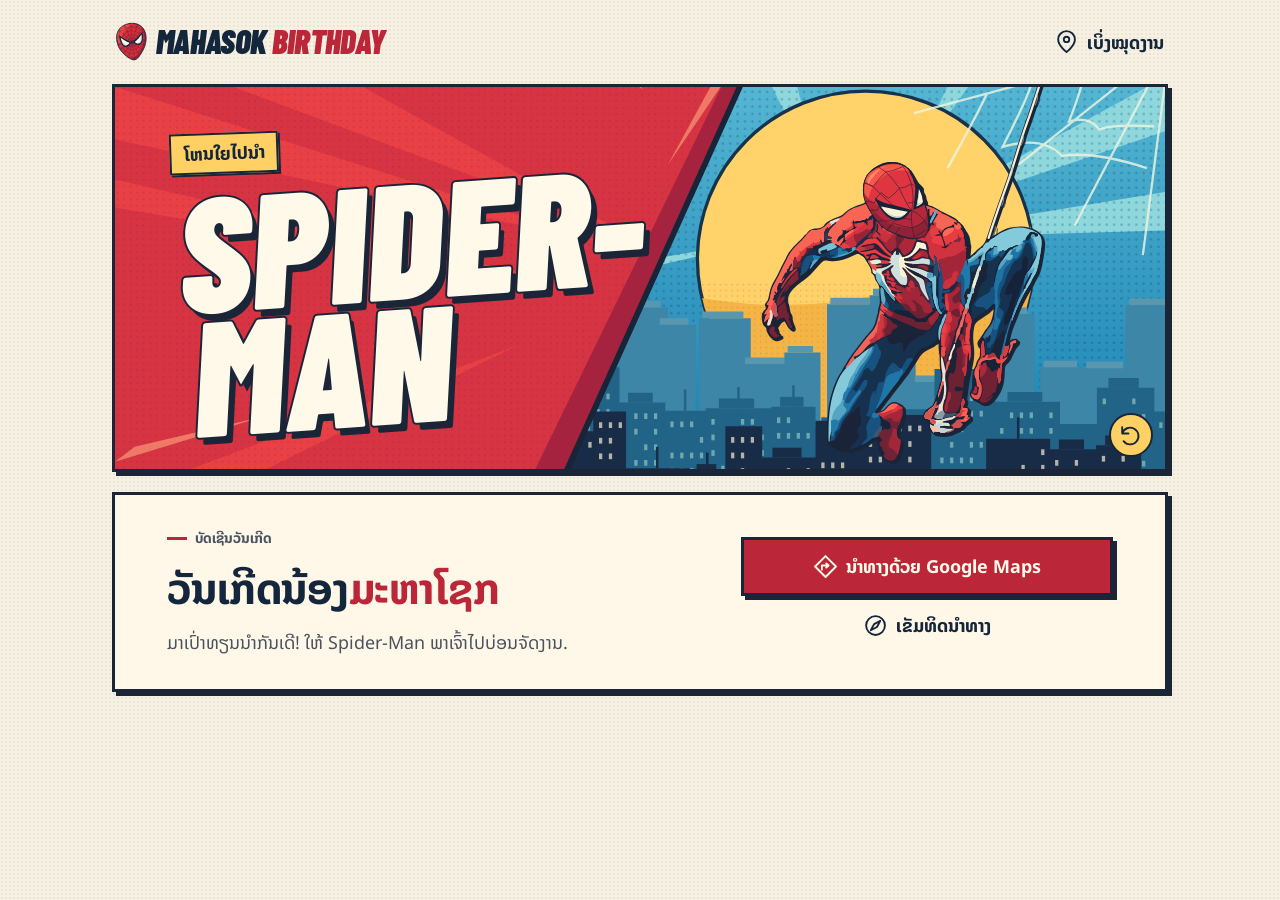
==== index.html @ 864ac866 "Add an optional Lao compass to guide birthday guests" ====
<!doctype html>
<html lang="lo">
<head>
  <meta charset="utf-8">
  <meta name="viewport" content="width=device-width,initial-scale=1">
  <meta name="theme-color" content="#13263b">
  <meta name="robots" content="noindex,nofollow,noarchive">
  <meta name="referrer" content="no-referrer">
  <meta name="description" content="ໃຫ້ Spider-Man ພາໄປງານວັນເກີດຂອງນ້ອງມະຫາໂຊກ.">
  <title>Spider-Man ພາໄປງານ · ວັນເກີດມະຫາໂຊກ</title>
  <link rel="icon" href="assets/mask.svg" type="image/svg+xml">
  <link rel="preload" href="assets/cover.ttf" as="font" type="font/ttf" crossorigin>
  <link rel="stylesheet" href="assets/phi.css">
  <link rel="stylesheet" href="assets/tokens.css">
  <link rel="stylesheet" href="style.css?v=guest-compass">
</head>
<body>
  <svg aria-hidden="true" class="symbols" xmlns="http://www.w3.org/2000/svg">
    <symbol id="pin" viewBox="0 0 24 24"><path d="M20 10c0 6-8 12-8 12S4 16 4 10a8 8 0 1 1 16 0Z"/><circle cx="12" cy="10" r="2.6"/></symbol>
    <symbol id="direction" viewBox="0 0 24 24"><path d="m12 2 10 10-10 10L2 12z"/><path d="M8.5 15v-4h6m-1.8-2L15 11l-2.3 2"/></symbol>
    <symbol id="compass-icon" viewBox="0 0 24 24"><circle cx="12" cy="12" r="9"/><path d="m16.5 7.5-3.1 5.9-5.9 3.1 3.1-5.9z"/></symbol>
    <symbol id="replay" viewBox="0 0 24 24"><path d="M4 10a8 8 0 1 1 1.3 7.4M4 4v6h6"/></symbol>
  </svg>
  <div class="shell">
    <header class="masthead">
      <div class="brand"><img src="assets/mask.svg" alt="" width="34" height="39"><span lang="en">MAHASOK <b>BIRTHDAY</b></span></div>
      <a class="map-link" href="https://maps.app.goo.gl/yUSR7DZM5DNzTeFH8"><svg aria-hidden="true"><use href="#pin"/></svg>ເບິ່ງໝຸດງານ</a>
    </header>
    <main>
      <div class="cover" role="group" aria-label="Spider-Man ໂຫນໃຍຂ້າມເມືອງມາຮັບແຂກ">
        <div class="lettering">
          <p class="kicker">ໂຫນໃຍໄປນຳ</p>
          <div class="cover-title" lang="en" aria-label="Spider-Man"><span aria-hidden="true">SPIDER-</span><span aria-hidden="true">MAN</span></div>
        </div>
        <img class="hero" src="assets/spider-man-comic-swing.svg" width="660" height="809" alt="">
        <button type="button" id="replay-button" class="replay" aria-label="ເບິ່ງ Spider-Man ໂຫນໃຍອີກຄັ້ງ" title="ເບິ່ງອີກຄັ້ງ" hidden><svg aria-hidden="true"><use href="#replay"/></svg></button>
      </div>
      <section class="invitation" aria-labelledby="event-title">
        <div class="copy">
          <p class="greeting"><span aria-hidden="true"></span>ບັດເຊີນວັນເກີດ</p>
          <h1 id="event-title">ວັນເກີດນ້ອງ<span>ມະຫາໂຊກ</span></h1>
          <p class="message">ມາເປົ່າທຽນນຳກັນເດີ! ໃຫ້ Spider-Man ພາເຈົ້າໄປບ່ອນຈັດງານ.</p>
        </div>
        <div class="actions">
          <a id="directions" class="primary" href="https://www.google.com/maps/dir/?api=1&amp;destination=17.9152293%2C102.637614&amp;dir_action=navigate"><svg aria-hidden="true"><use href="#direction"/></svg>ນຳທາງດ້ວຍ Google Maps</a>
          <button type="button" id="nearby" class="secondary" aria-expanded="false" aria-controls="compass-panel" hidden><svg aria-hidden="true"><use href="#compass-icon"/></svg><span>ເຂັມທິດນຳທາງ</span></button>
        </div>
        <section id="compass-panel" class="compass-panel" aria-labelledby="compass-title" hidden>
          <h2 id="compass-title">ເຂັມທິດໄປງານ</h2>
          <p id="location-status" class="status" role="status"></p>
          <div id="compass-reading" class="compass-reading" hidden>
            <svg class="dial" viewBox="-80 -80 160 160" aria-hidden="true" focusable="false">
              <circle class="dial-face" r="77"/>
              <circle class="dial-ticks" r="69" pathLength="120" stroke-dasharray="1 4"/>
              <g id="cardinals">
                <path class="dial-lines" d="M-33-33 33 33M33-33-33 33M0-45V45M-45 0H45"/>
                <g class="dial-letters" text-anchor="middle" dominant-baseline="central">
                  <text x="0" y="-55">N</text><text x="55" y="0">E</text><text x="0" y="55">S</text><text x="-55" y="0">W</text>
                </g>
              </g>
              <g id="needle">
                <path class="needle-tail" d="M0 38-8 0 0-6 8 0Z"/>
                <path class="needle-tip" d="M0-50 11 3 0-3-11 3Z"/>
                <circle class="dial-hub" r="4"/>
              </g>
            </svg>
            <div class="compass-values">
              <div role="status" aria-atomic="true">
                <p id="bearing"></p>
                <p id="distance"></p>
              </div>
              <p id="compass-mode"></p>
              <button id="enable-heading" type="button" class="secondary" hidden>ໃຫ້ເຂັມໝຸນຕາມມືຖື</button>
            </div>
          </div>
        </section>
      </section>
    </main>
  </div>
  <script src="app.js?v=guest-compass" defer></script>
</body>
</html>
---- assets/phi.css ----
/* ============================================================
   Phi (φ) — Natural-Geometry Design System  v2
   ทุกค่ามาจากกติกาเดียว: อัตราส่วนทองคำ φ = 1.618 และฟีโบนัชชี
   ออกแบบให้ "สวยตามธรรมชาติ" + "เหมาะกับทุกคน" (accessible)

   v2: 8 color families × 10 shades, 2-layer tokens (global + alias),
       fluid typography with clamp(), expanded component support
   ============================================================ */

:root {
  /* ================================================================
     LAYER 1 — GLOBAL TOKENS (ค่าดิบ ไม่ขึ้นกับบริบท)
     ================================================================ */

  --phi: 1.618;

  /* --- Fluid type scale: base 16px, clamp() ปรับตามจอ ---
     heading ใช้ φ เต็ม, body ใช้สเกลผ่อน 1.25 เพื่ออ่านง่าย
     min = มือถือ 375px, max = desktop 1280px */
  --text-xs:   clamp(11px, 0.65rem + 0.1vw, 12px);
  --text-sm:   clamp(13px, 0.75rem + 0.15vw, 14px);
  --text-base: clamp(15px, 0.875rem + 0.2vw, 16px);
  --text-lg:   clamp(18px, 1rem + 0.35vw, 20px);
  --text-xl:   clamp(22px, 1.15rem + 0.7vw, 26px);
  --text-2xl:  clamp(30px, 1.4rem + 1.5vw, 42px);
  --text-3xl:  clamp(40px, 1.8rem + 2.8vw, 68px);

  --leading-tight:   1.2;
  --leading-body:    1.618;  /* φ เป็น line-height → เหมาะกับไทย (สระ/วรรณยุกต์ซ้อน) */
  --leading-display: 1.08;   /* heading ใหญ่: แน่นกว่า body ให้ดู deliberate */

  /* --- Optical letter-spacing (tracking) — ปรับตามขนาด (แบบ Apple/Linear/Stripe) ---
     display ใหญ่ → ลบ (แน่น เนี้ยบ); label เล็ก/uppercase → บวก (โปร่ง อ่านง่าย).
     ใช้กับ "หัวเรื่อง/label" เป็นหลัก — ไม่ใช้กับ body (โดยเฉพาะไทยยาว ๆ) */
  --tracking-display: -0.02em;
  --tracking-tight:   -0.012em;
  --tracking-normal:  0em;
  --tracking-wide:    0.04em;

  --weight-regular: 400;
  --weight-medium:  500;

  /* --- Spacing: ฟีโบนัชชี ปัดเข้า 4px grid --- */
  --space-1: 4px;
  --space-2: 8px;
  --space-3: 12px;
  --space-4: 20px;
  --space-5: 32px;
  --space-6: 52px;
  --space-7: 84px;

  /* radius — ฟีโบนัชชี → self-similar (อัตราส่วน ≈ φ) กฎเดียวกับ spacing */
  --radius-sm:   8px;   /* badge · chip · input · เมนู */
  --radius-md:   13px;  /* การ์ดเล็ก · dropdown */
  --radius-lg:   21px;  /* การ์ด · modal */
  --radius-full: 999px; /* ปุ่ม · avatar · pill */

  --ratio-minor: 0.382;
  --ratio-major: 0.618;

  --touch-min: 44px;

  /* --- 8 color families × 10 shades (ธรรมชาติ) ---
     ชื่อจากธรรมชาติ: forest, sky, ocean, dawn, sun, berry, ember, earth */

  /* forest (ป่า — primary accent) */
  --forest-50:  #eef5f0; --forest-100: #d5e8da; --forest-200: #b0d4ba;
  --forest-300: #82bc96; --forest-400: #5aa374; --forest-500: #3e6b52;
  --forest-600: #2f5644; --forest-700: #234136; --forest-800: #1a302a;
  --forest-900: #101f1c;

  /* sky (ท้องฟ้า — info) */
  --sky-50:  #edf5fc; --sky-100: #d3e7f8; --sky-200: #a8d0f2;
  --sky-300: #6fb4e8; --sky-400: #3e96db; --sky-500: #2670b3;
  --sky-600: #1d5a94; --sky-700: #164574; --sky-800: #103255;
  --sky-900: #0b2038;

  /* ocean (มหาสมุทร — teal) */
  --ocean-50:  #ecf7f6; --ocean-100: #d0edea; --ocean-200: #a3dbd5;
  --ocean-300: #6cc4bb; --ocean-400: #40a89e; --ocean-500: #2d7a73;
  --ocean-600: #23615c; --ocean-700: #1b4a47; --ocean-800: #143634;
  --ocean-900: #0d2322;

  /* dawn (แสงเช้า — highlight/warning) */
  --dawn-50:  #fdf4ec; --dawn-100: #f6ece1; --dawn-200: #edd5be;
  --dawn-300: #e2b78e; --dawn-400: #d69a5e; --dawn-500: #c4773a;
  --dawn-600: #a5602c; --dawn-700: #7e4921; --dawn-800: #5a3418;
  --dawn-900: #38210f;

  /* sun (แสงแดด — warning bright) */
  --sun-50:  #fefaec; --sun-100: #fdf2cc; --sun-200: #fae498;
  --sun-300: #f5d054; --sun-400: #e8b818; --sun-500: #c49810;
  --sun-600: #9e790d; --sun-700: #775b0a; --sun-800: #523f07;
  --sun-900: #312604;

  /* berry (ผลไม้ป่า — creative/purple) */
  --berry-50:  #f5eef8; --berry-100: #e8d8f0; --berry-200: #d2b3e2;
  --berry-300: #b586d0; --berry-400: #9a5ebe; --berry-500: #7a3fa2;
  --berry-600: #623285; --berry-700: #4b2666; --berry-800: #361b4a;
  --berry-900: #22112f;

  /* ember (ถ่านแดง — danger/error) */
  --ember-50:  #fdf0ee; --ember-100: #f9d8d3; --ember-200: #f2b0a6;
  --ember-300: #e8806f; --ember-400: #dc5642; --ember-500: #c03a27;
  --ember-600: #9e2e1f; --ember-700: #7a2318; --ember-800: #581912;
  --ember-900: #38100b;

  /* earth (ดิน — neutral warm) */
  --earth-50:  #faf8f5; --earth-100: #f1ede7; --earth-200: #e2dbd1;
  --earth-300: #ccc2b4; --earth-400: #b3a594; --earth-500: #9a9186;
  --earth-600: #7c7468; --earth-700: #6b6258; --earth-800: #4a4339;
  --earth-900: #1f1b16;

  /* ================================================================
     LAYER 2 — ALIAS TOKENS (บทบาท/ความหมาย ใช้ในคอมโพเนนต์)
     แก้ alias → เปลี่ยนความหมายทั้งระบบโดยไม่ต้องแก้คอมโพเนนต์
     ================================================================ */

  /* surfaces */
  --bg-page:       var(--earth-50);
  --bg-surface:    #ffffff;
  --bg-sunken:     var(--earth-100);
  --bg-elevated:   #ffffff;

  /* text */
  --text-primary:   var(--earth-900);
  --text-secondary: var(--earth-700);
  --text-tertiary:  var(--earth-500);
  --text-inverse:   var(--earth-50);

  /* borders */
  --border:        rgba(31, 27, 22, 0.12);
  --border-strong: rgba(31, 27, 22, 0.22);

  /* interactive — primary (forest) */
  --interactive:      var(--forest-500);
  --interactive-text: var(--forest-600);
  --interactive-soft: var(--forest-50);
  --interactive-hover:var(--forest-600);
  --interactive-active:var(--forest-700);

  /* semantic: success (forest) */
  --success:      var(--forest-500);
  --success-text: var(--forest-700);
  --success-soft: var(--forest-50);

  /* semantic: info (sky) */
  --info:      var(--sky-500);
  --info-text: var(--sky-700);
  --info-soft: var(--sky-50);

  /* semantic: warning (sun) */
  --warning:      var(--sun-500);
  --warning-text: var(--sun-800);
  --warning-soft: var(--sun-50);

  /* semantic: danger (ember) */
  --danger:      var(--ember-500);
  --danger-text: var(--ember-700);
  --danger-soft: var(--ember-50);

  /* backward compat aliases */
  --accent:       var(--interactive);
  --accent-text:  var(--interactive-text);
  --accent-soft:  var(--interactive-soft);
  --highlight:    var(--dawn-500);
  --highlight-soft:var(--dawn-100);

  /* shadows — เงาในธรรมชาติอมโทนเย็น, 2 ชั้น (ambient + key light) ให้ depth สมจริง */
  --shadow-1: 0 1px 1px rgba(40, 50, 70, 0.04), 0 1px 2px rgba(40, 50, 70, 0.06);
  --shadow-2: 0 1px 2px rgba(40, 50, 70, 0.05), 0 6px 16px rgba(40, 50, 70, 0.10);
  --shadow-3: 0 2px 6px rgba(40, 50, 70, 0.06), 0 16px 40px rgba(40, 50, 70, 0.16);

  /* motion */
  --ease-out:    cubic-bezier(0.22, 1, 0.36, 1);
  --ease-spring: cubic-bezier(0.34, 1.56, 0.64, 1);
  --ease-in-out: cubic-bezier(0.45, 0, 0.55, 1);
  --dur-fast: 160ms;
  --dur-base: 240ms;
  --dur-slow: 400ms;

  --font-sans: "Inter", ui-sans-serif, system-ui, -apple-system, "Segoe UI", sans-serif;
  --font-mono: "Geist Mono", ui-monospace, "SF Mono", "Cascadia Code", monospace;

  /* z-index scale */
  --z-dropdown: 100;
  --z-sticky:   200;
  --z-overlay:  300;
  --z-modal:    400;
  --z-toast:    500;
}

/* ================================================================
   DARK MODE — ทุกสีต้อง contrast ผ่าน AA ในทั้งสองโหมด
   ================================================================ */
@media (prefers-color-scheme: dark) {
  :root:not([data-theme="light"]) {
    --bg-page:      #111110;
    --bg-surface:   #1c1b19;
    --bg-sunken:    #0c0c0a;
    --bg-elevated:  #252420;
    --text-primary:   var(--earth-50);
    --text-secondary: #b3aa9d;
    --text-tertiary:  var(--earth-600);
    --text-inverse:   var(--earth-900);
    --border:        rgba(242, 238, 230, 0.10);
    --border-strong: rgba(242, 238, 230, 0.20);

    --interactive:       var(--forest-400);
    --interactive-text:  var(--forest-300);
    --interactive-soft:  #1a2e22;
    --interactive-hover: var(--forest-300);
    --interactive-active:var(--forest-200);

    --success:      var(--forest-400);
    --success-text: var(--forest-200);
    --success-soft: #1a2e22;
    --info:         var(--sky-400);
    --info-text:    var(--sky-200);
    --info-soft:    #142535;
    --warning:      var(--sun-400);
    --warning-text: var(--sun-200);
    --warning-soft: #2a2210;
    --danger:       var(--ember-400);
    --danger-text:  var(--ember-200);
    --danger-soft:  #2e1812;

    --highlight:    var(--dawn-400);
    --highlight-soft:#2e2419;

    --shadow-1: 0 1px 1px rgba(0, 0, 0, 0.4), 0 1px 3px rgba(0, 0, 0, 0.5);
    --shadow-2: 0 1px 2px rgba(0, 0, 0, 0.4), 0 6px 16px rgba(0, 0, 0, 0.55);
    --shadow-3: 0 2px 6px rgba(0, 0, 0, 0.5), 0 16px 40px rgba(0, 0, 0, 0.65);
  }
}
:root[data-theme="dark"] {
  --bg-page:      #111110;
  --bg-surface:   #1c1b19;
  --bg-sunken:    #0c0c0a;
  --bg-elevated:  #252420;
  --text-primary:   var(--earth-50);
  --text-secondary: #b3aa9d;
  --text-tertiary:  var(--earth-600);
  --text-inverse:   var(--earth-900);
  --border:        rgba(242, 238, 230, 0.10);
  --border-strong: rgba(242, 238, 230, 0.20);

  --interactive:       var(--forest-400);
  --interactive-text:  var(--forest-300);
  --interactive-soft:  #1a2e22;
  --interactive-hover: var(--forest-300);
  --interactive-active:var(--forest-200);

  --success:      var(--forest-400);
  --success-text: var(--forest-200);
  --success-soft: #1a2e22;
  --info:         var(--sky-400);
  --info-text:    var(--sky-200);
  --info-soft:    #142535;
  --warning:      var(--sun-400);
  --warning-text: var(--sun-200);
  --warning-soft: #2a2210;
  --danger:       var(--ember-400);
  --danger-text:  var(--ember-200);
  --danger-soft:  #2e1812;

  --highlight:    var(--dawn-400);
  --highlight-soft:#2e2419;

  --shadow-1: 0 1px 2px rgba(0, 0, 0, 0.5);
  --shadow-2: 0 4px 12px rgba(0, 0, 0, 0.5);
  --shadow-3: 0 8px 32px rgba(0, 0, 0, 0.6);
}

/* --- keyframes --- */
@keyframes phi-pop {
  from { transform: scale(0.94); opacity: 0; }
  to   { transform: scale(1);    opacity: 1; }
}
@keyframes phi-slide-up {
  from { transform: translateY(8px); opacity: 0; }
  to   { transform: translateY(0);    opacity: 1; }
}
@keyframes phi-fade {
  from { opacity: 0; }
  to   { opacity: 1; }
}

/* --- reduced motion --- */
@media (prefers-reduced-motion: reduce) {
  :root {
    --dur-fast: 0ms;
    --dur-base: 0ms;
    --dur-slow: 0ms;
  }
  *, *::before, *::after { animation-duration: 0.001ms !important; }
}
---- assets/tokens.css ----
:root {
  --paper: #fff7e7;
  --ink: #13263b;
  --red: #bb2638;
  --red-hover: #992137;
  --gold: #ffd063;
  --milk: #fff9e9;
  --canvas: #f7f1e4;
  --muted: #485460;
  --outline: #1a2638;
  --night-paper: #1d293b;
  --night-ink: #fff4dc;
  --night-canvas: #101b2b;
  --night-muted: #c7ccd3;
  --night-accent: #ffac89;
  --sky: #62aec9;
  --night-gold: #ffde84;
  --grain: #bfb398;
  --poster-font: "Cover", Impact, sans-serif;
  --body-font: "Lao", "Noto Sans Lao", sans-serif;
  --display-size: clamp(4rem, 15.5cqw, 11.5rem);
  --section-size: clamp(2rem, 3.3vw, 3.35rem);
  --brand-size: clamp(1.4rem, 2.6vw, 2.1rem);
  --body-size: clamp(1rem, 1.4vw, 1.125rem);
  --max-width: 70rem;
  --poster-ratio: 2.72;
  --mobile-poster-ratio: 1.48;
  --border-width: 3px;
  --icon-size: 1.4em;
  --swing-time: 1950ms;
  --pressed: 2px;
  --page-paper: var(--canvas);
  --body-ink: var(--ink);
  --panel-paper: var(--paper);
  --action-fill: var(--red);
  --action-hover: var(--red-hover);
  --action-ink: var(--milk);
  --title-accent: var(--red);
  --body-muted: var(--muted);
  --comic-stroke: var(--outline);
  --tag-paper: var(--gold);
  --tag-ink: var(--ink);
  --letter-ink: var(--milk);
  --sky-fill: var(--sky);
  --grain-ink: var(--grain);
  --focus-ink: var(--red);
  --font-cover: var(--poster-font);
  --font-copy: var(--body-font);
  --size-poster: var(--display-size);
  --size-event: var(--section-size);
  --size-brand: var(--brand-size);
  --size-copy: var(--body-size);
  --page-limit: var(--max-width);
  --cover-ratio: var(--poster-ratio);
  --cover-ratio-mobile: var(--mobile-poster-ratio);
  --keyline: var(--border-width);
  --icon: var(--icon-size);
  --motion-swing: var(--swing-time);
  --offset-press: var(--pressed);
}
@media (prefers-color-scheme: dark) {
 :root:not([data-theme="light"]) {
  --page-paper: var(--night-canvas);
  --panel-paper: var(--night-paper);
  --body-ink: var(--night-ink);
  --body-muted: var(--night-muted);
  --title-accent: var(--night-accent);
  --focus-ink: var(--night-gold);
  --grain-ink: var(--night-paper);
 }
}
[data-theme="dark"] {
  --page-paper: var(--night-canvas);
  --panel-paper: var(--night-paper);
  --body-ink: var(--night-ink);
  --body-muted: var(--night-muted);
  --title-accent: var(--night-accent);
  --focus-ink: var(--night-gold);
  --grain-ink: var(--night-paper);
}
---- style.css ----
@font-face{font-family:Cover;src:url(assets/cover.ttf) format("truetype");font-style:italic;font-weight:900;font-display:swap}
@font-face{font-family:Lao;src:url(assets/lao-regular.ttf) format("truetype");font-weight:400;font-display:swap}
@font-face{font-family:Lao;src:url(assets/lao-bold.ttf) format("truetype");font-weight:700;font-display:swap}
*,*::before,*::after{box-sizing:border-box}
body{margin:0;background-color:var(--page-paper);background-image:radial-gradient(color-mix(in srgb,var(--grain-ink) 46%,transparent) .6px,transparent .8px);background-size:var(--space-1) var(--space-1);color:var(--body-ink);font:400 var(--size-copy)/var(--leading-body) var(--font-copy);min-height:100vh}
button,a{font:inherit;color:inherit;-webkit-tap-highlight-color:transparent}
a{text-decoration:none}
button{cursor:pointer}
:focus-visible{outline:var(--keyline) solid var(--focus-ink);outline-offset:var(--space-1)}
[hidden]{display:none!important}
.shell{max-width:var(--page-limit);margin-inline:auto;padding:0 var(--space-5) var(--space-5)}
.symbols{height:0;width:0;position:absolute;overflow:hidden}
a svg,button svg{height:var(--icon);width:var(--icon);flex:none;fill:none;stroke:currentColor;stroke-width:1.8;stroke-linecap:round;stroke-linejoin:round}
.masthead{display:flex;align-items:center;justify-content:space-between;gap:var(--space-3);min-height:var(--space-7);padding-inline:var(--space-1)}
.brand{display:flex;align-items:center;gap:var(--space-2);white-space:nowrap}
.brand img{width:var(--space-5);height:auto;transform:rotate(-9deg)}
.brand span{font:italic 900 var(--size-brand)/1 var(--font-cover);letter-spacing:var(--tracking-display)}
.brand b{font-weight:inherit;color:var(--title-accent)}
.map-link,.secondary{min-height:var(--touch-min);display:inline-flex;align-items:center;justify-content:center;gap:var(--space-2);font-weight:700}
.map-link:hover,.secondary:hover{text-decoration:underline;text-underline-offset:.23em}
.cover{position:relative;isolation:isolate;container-type:inline-size;overflow:hidden;aspect-ratio:var(--cover-ratio);border:var(--keyline) solid var(--comic-stroke);background:var(--sky-fill) url(assets/city.svg) center/cover no-repeat;box-shadow:var(--space-1) var(--space-1) 0 var(--comic-stroke)}
.lettering{position:absolute;top:48%;left:6%;transform:translateY(-50%) rotate(-4deg);z-index:1}
.kicker{display:table;margin:0 0 var(--space-3);padding:var(--space-1) var(--space-3);color:var(--tag-ink);background:var(--tag-paper);border:var(--offset-press) solid var(--comic-stroke);box-shadow:var(--offset-press) var(--offset-press) 0 var(--comic-stroke);font-weight:700;font-size:var(--size-copy);transform:rotate(2deg)}
.cover-title{font:italic 900 var(--size-poster)/.76 var(--font-cover);color:var(--letter-ink);letter-spacing:.004em;-webkit-text-stroke:.024em var(--comic-stroke);paint-order:stroke fill;text-shadow:.032em .046em var(--comic-stroke)}
.cover-title span{display:block}
.cover-title span+span{padding-left:.05em}
.hero{position:absolute;right:9.5%;top:-1%;height:103%;width:auto;object-fit:contain;transform-origin:92.5% 0;pointer-events:none;filter:drop-shadow(var(--offset-press) var(--offset-press) 0 var(--comic-stroke))}
.hero.swing{animation:swing var(--motion-swing) cubic-bezier(.22,.72,.24,1) both}
@keyframes swing{0%{transform:rotate(-27deg)}44%{transform:rotate(7deg)}72%{transform:rotate(-2.5deg)}100%{transform:none}}
.replay{position:absolute;bottom:var(--space-3);right:var(--space-3);display:grid;place-items:center;width:var(--touch-min);height:var(--touch-min);color:var(--tag-ink);background:var(--tag-paper);border:var(--offset-press) solid var(--comic-stroke);border-radius:var(--radius-full)}
.replay:hover{transform:rotate(-12deg)}
.invitation{display:grid;grid-template-columns:minmax(0,1.4fr) minmax(0,1fr);padding:var(--space-5) var(--space-6);gap:var(--space-6);align-items:center;background:var(--panel-paper);border:var(--keyline) solid var(--comic-stroke);box-shadow:var(--space-1) var(--space-1) 0 var(--comic-stroke);margin-top:var(--space-4)}
.greeting{margin:0;display:flex;align-items:center;gap:var(--space-2);font-weight:700;color:var(--body-muted);font-size:var(--text-sm)}
.greeting span{width:var(--space-4);height:var(--keyline);background:var(--title-accent)}
h1{margin:var(--space-2) 0 var(--space-2);font-size:var(--size-event);line-height:1.48;letter-spacing:var(--tracking-tight);overflow-wrap:anywhere}
h1 span{color:var(--title-accent)}
.message,.status{margin:0;color:var(--body-muted)}
.actions{display:grid;gap:var(--space-2);justify-items:stretch}
.primary{display:flex;align-items:center;justify-content:center;gap:var(--space-2);padding:var(--space-3) var(--space-4);min-height:var(--space-6);border:var(--keyline) solid var(--comic-stroke);box-shadow:var(--space-1) var(--space-1) 0 var(--comic-stroke);background:var(--action-fill);color:var(--action-ink);font-weight:700;text-align:center}
.primary:hover{background:var(--action-hover)}
.primary:active{transform:translate(var(--offset-press),var(--offset-press));box-shadow:var(--offset-press) var(--offset-press) 0 var(--comic-stroke)}
.secondary{background:transparent;border:0;color:var(--body-ink);font:700 var(--size-copy)/var(--leading-body) var(--font-copy)}
.status{font-size:var(--size-copy);border-inline-start:var(--keyline) solid var(--title-accent);padding-inline-start:var(--space-3)}
.compass-panel{grid-column:1/-1;border-block-start:var(--offset-press) solid var(--body-muted);padding-block-start:var(--space-4);scroll-margin-block-end:var(--space-3)}
.compass-panel h2{margin:0 0 var(--space-3);font-size:var(--text-xl);color:var(--title-accent)}
.compass-reading{display:flex;align-items:center;flex-wrap:wrap;gap:var(--space-4)}
.dial{display:block;width:clamp(calc(var(--space-7) + var(--space-4)),40%,calc(var(--space-7) + var(--space-6)));flex:none;overflow:visible}
.dial-face,.needle-tail{fill:var(--tag-paper);stroke:var(--tag-ink);stroke-width:3}
.dial-ticks,.dial-lines{fill:none;stroke:var(--tag-ink)}
.dial-ticks{stroke-width:4}
.dial-lines{opacity:.25}
.dial-letters{font:700 var(--text-lg) var(--font-mono);fill:var(--tag-ink)}
.needle-tip{fill:var(--action-fill);stroke:var(--tag-ink);stroke-width:2;stroke-linejoin:round}
.dial-hub{fill:var(--tag-ink)}
.compass-values{flex:1 1 calc(var(--space-7) + var(--space-6));min-width:0}
.compass-values p{margin:0;overflow-wrap:anywhere}
#bearing{color:var(--body-ink);font-size:var(--text-lg);font-weight:700}
#compass-mode{margin-block-start:var(--space-2);font-size:var(--text-sm);color:var(--body-muted)}
#enable-heading{padding-inline:0;text-decoration:underline;text-underline-offset:.2em}
@media(max-width:47rem){.shell{padding-inline:var(--space-4)}.masthead{min-height:calc(var(--space-6) + var(--space-3))}.cover{aspect-ratio:var(--cover-ratio-mobile)}.hero{right:-1%;height:94%}.invitation{grid-template-columns:1fr;gap:var(--space-4);padding:var(--space-4)}.lettering{left:5%}.kicker{margin-bottom:var(--space-2)}.replay{bottom:var(--space-2);right:var(--space-2)}}
@media(max-width:25rem){.shell{padding-inline:var(--space-3)}.brand img{width:calc(var(--space-5) - var(--space-1))}.cover-title{font-size:min(var(--size-poster),16cqw)}.map-link{font-size:var(--text-sm)}.lettering{left:4%}.invitation{padding:var(--space-4) var(--space-3)}.replay{bottom:var(--space-1);right:var(--space-1)}}
@media(prefers-reduced-motion:reduce){.hero.swing{animation:none}.replay{display:none}.replay:hover{transform:none}}
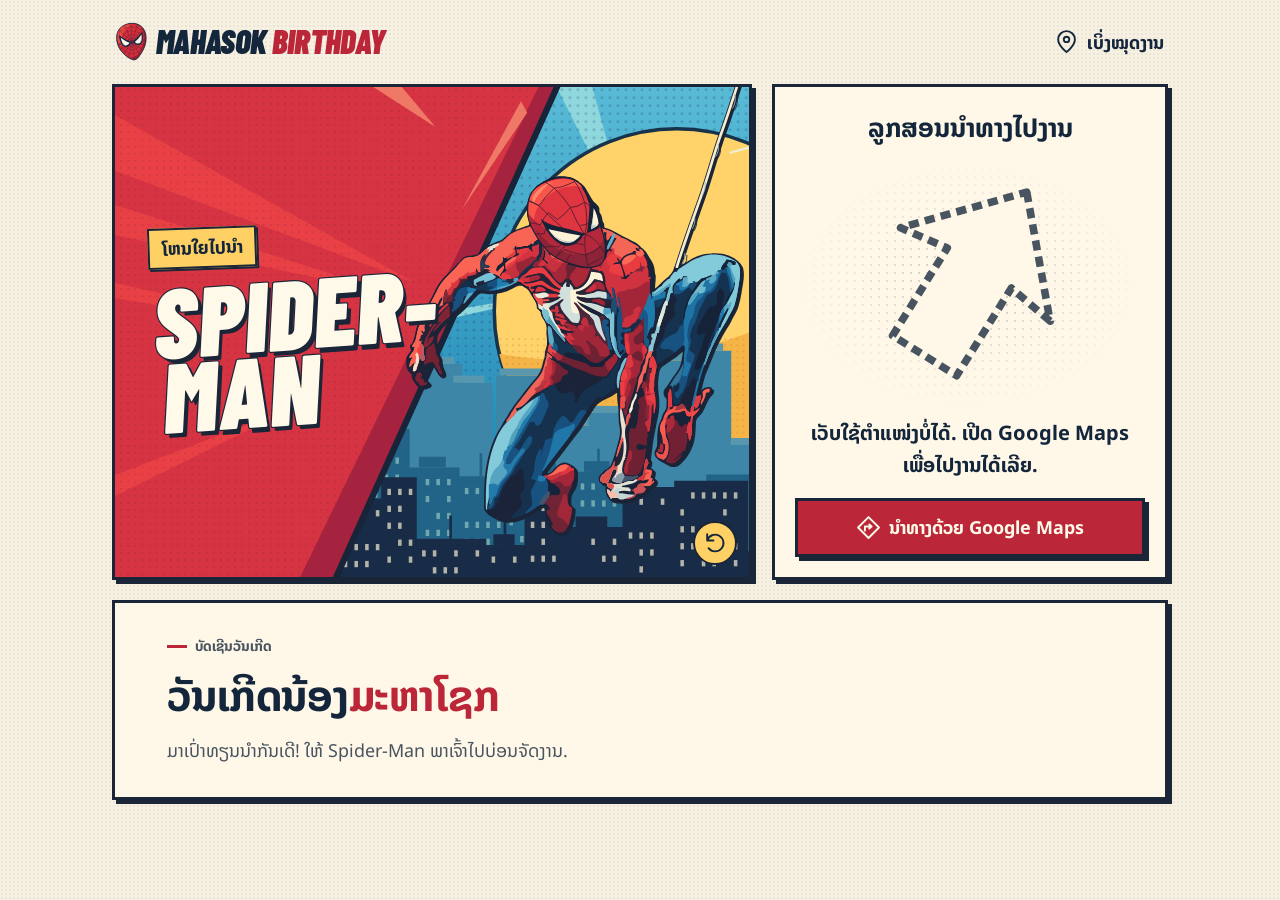
==== commit c5452b0b: "Show a large navigation arrow and start guidance on arrival" ====
--- a/index.html
+++ b/index.html
@@ -12,13 +12,12 @@
   <link rel="preload" href="assets/cover.ttf" as="font" type="font/ttf" crossorigin>
   <link rel="stylesheet" href="assets/phi.css">
   <link rel="stylesheet" href="assets/tokens.css">
-  <link rel="stylesheet" href="style.css?v=guest-compass">
+  <link rel="stylesheet" href="style.css?v=live-arrow">
 </head>
 <body>
   <svg aria-hidden="true" class="symbols" xmlns="http://www.w3.org/2000/svg">
     <symbol id="pin" viewBox="0 0 24 24"><path d="M20 10c0 6-8 12-8 12S4 16 4 10a8 8 0 1 1 16 0Z"/><circle cx="12" cy="10" r="2.6"/></symbol>
     <symbol id="direction" viewBox="0 0 24 24"><path d="m12 2 10 10-10 10L2 12z"/><path d="M8.5 15v-4h6m-1.8-2L15 11l-2.3 2"/></symbol>
-    <symbol id="compass-icon" viewBox="0 0 24 24"><circle cx="12" cy="12" r="9"/><path d="m16.5 7.5-3.1 5.9-5.9 3.1 3.1-5.9z"/></symbol>
     <symbol id="replay" viewBox="0 0 24 24"><path d="M4 10a8 8 0 1 1 1.3 7.4M4 4v6h6"/></symbol>
   </svg>
   <div class="shell">
@@ -27,13 +26,37 @@
       <a class="map-link" href="https://maps.app.goo.gl/yUSR7DZM5DNzTeFH8"><svg aria-hidden="true"><use href="#pin"/></svg>ເບິ່ງໝຸດງານ</a>
     </header>
     <main>
-      <div class="cover" role="group" aria-label="Spider-Man ໂຫນໃຍຂ້າມເມືອງມາຮັບແຂກ">
-        <div class="lettering">
-          <p class="kicker">ໂຫນໃຍໄປນຳ</p>
-          <div class="cover-title" lang="en" aria-label="Spider-Man"><span aria-hidden="true">SPIDER-</span><span aria-hidden="true">MAN</span></div>
+      <div class="lead">
+        <section class="guidance" aria-labelledby="guide-title">
+          <h2 id="guide-title">ລູກສອນນຳທາງໄປງານ</h2>
+          <div id="arrow-stage" class="arrow-stage" data-state="waiting" aria-hidden="true">
+            <svg viewBox="-100 -100 200 200" focusable="false">
+              <g id="route-arrow" transform="rotate(32)">
+                <path class="arrow-shape" d="M0-85 70-8 30-14 30 68-30 68-30-14-70-8Z"/>
+                <path class="arrow-facet" d="M0-79 64-12 26-18 26 64 4 64 4-27Z"/>
+                <path class="arrow-shine" d="m-48-17 38-42"/>
+              </g>
+              <path class="arrival-mark" d="m-61 3 39 39 82-85"/>
+            </svg>
+          </div>
+          <div class="guide-reading" role="status" aria-atomic="true">
+            <p id="location-status">ເປີດ Google Maps ເພື່ອໄປງານ.</p>
+            <div id="route-reading" hidden>
+              <p id="distance"></p>
+              <p id="bearing"></p>
+            </div>
+          </div>
+          <p id="route-mode" hidden></p>
+          <a id="directions" class="primary" href="https://www.google.com/maps/dir/?api=1&amp;destination=17.9152293%2C102.637614&amp;dir_action=navigate"><svg aria-hidden="true"><use href="#direction"/></svg>ນຳທາງດ້ວຍ Google Maps</a>
+        </section>
+        <div class="cover" role="group" aria-label="Spider-Man ໂຫນໃຍຂ້າມເມືອງມາຮັບແຂກ">
+          <div class="lettering">
+            <p class="kicker">ໂຫນໃຍໄປນຳ</p>
+            <div class="cover-title" lang="en" aria-label="Spider-Man"><span aria-hidden="true">SPIDER-</span><span aria-hidden="true">MAN</span></div>
+          </div>
+          <img class="hero" src="assets/spider-man-comic-swing.svg" width="660" height="809" alt="">
+          <button type="button" id="replay-button" class="replay" aria-label="ເບິ່ງ Spider-Man ໂຫນໃຍອີກຄັ້ງ" title="ເບິ່ງອີກຄັ້ງ" hidden><svg aria-hidden="true"><use href="#replay"/></svg></button>
         </div>
-        <img class="hero" src="assets/spider-man-comic-swing.svg" width="660" height="809" alt="">
-        <button type="button" id="replay-button" class="replay" aria-label="ເບິ່ງ Spider-Man ໂຫນໃຍອີກຄັ້ງ" title="ເບິ່ງອີກຄັ້ງ" hidden><svg aria-hidden="true"><use href="#replay"/></svg></button>
       </div>
       <section class="invitation" aria-labelledby="event-title">
         <div class="copy">
@@ -41,42 +64,9 @@
           <h1 id="event-title">ວັນເກີດນ້ອງ<span>ມະຫາໂຊກ</span></h1>
           <p class="message">ມາເປົ່າທຽນນຳກັນເດີ! ໃຫ້ Spider-Man ພາເຈົ້າໄປບ່ອນຈັດງານ.</p>
         </div>
-        <div class="actions">
-          <a id="directions" class="primary" href="https://www.google.com/maps/dir/?api=1&amp;destination=17.9152293%2C102.637614&amp;dir_action=navigate"><svg aria-hidden="true"><use href="#direction"/></svg>ນຳທາງດ້ວຍ Google Maps</a>
-          <button type="button" id="nearby" class="secondary" aria-expanded="false" aria-controls="compass-panel" hidden><svg aria-hidden="true"><use href="#compass-icon"/></svg><span>ເຂັມທິດນຳທາງ</span></button>
-        </div>
-        <section id="compass-panel" class="compass-panel" aria-labelledby="compass-title" hidden>
-          <h2 id="compass-title">ເຂັມທິດໄປງານ</h2>
-          <p id="location-status" class="status" role="status"></p>
-          <div id="compass-reading" class="compass-reading" hidden>
-            <svg class="dial" viewBox="-80 -80 160 160" aria-hidden="true" focusable="false">
-              <circle class="dial-face" r="77"/>
-              <circle class="dial-ticks" r="69" pathLength="120" stroke-dasharray="1 4"/>
-              <g id="cardinals">
-                <path class="dial-lines" d="M-33-33 33 33M33-33-33 33M0-45V45M-45 0H45"/>
-                <g class="dial-letters" text-anchor="middle" dominant-baseline="central">
-                  <text x="0" y="-55">N</text><text x="55" y="0">E</text><text x="0" y="55">S</text><text x="-55" y="0">W</text>
-                </g>
-              </g>
-              <g id="needle">
-                <path class="needle-tail" d="M0 38-8 0 0-6 8 0Z"/>
-                <path class="needle-tip" d="M0-50 11 3 0-3-11 3Z"/>
-                <circle class="dial-hub" r="4"/>
-              </g>
-            </svg>
-            <div class="compass-values">
-              <div role="status" aria-atomic="true">
-                <p id="bearing"></p>
-                <p id="distance"></p>
-              </div>
-              <p id="compass-mode"></p>
-              <button id="enable-heading" type="button" class="secondary" hidden>ໃຫ້ເຂັມໝຸນຕາມມືຖື</button>
-            </div>
-          </div>
-        </section>
       </section>
     </main>
   </div>
-  <script src="app.js?v=guest-compass" defer></script>
+  <script src="app.js?v=live-arrow" defer></script>
 </body>
 </html>
--- a/style.css
+++ b/style.css
@@ -16,8 +16,8 @@
 .brand img{width:var(--space-5);height:auto;transform:rotate(-9deg)}
 .brand span{font:italic 900 var(--size-brand)/1 var(--font-cover);letter-spacing:var(--tracking-display)}
 .brand b{font-weight:inherit;color:var(--title-accent)}
-.map-link,.secondary{min-height:var(--touch-min);display:inline-flex;align-items:center;justify-content:center;gap:var(--space-2);font-weight:700}
-.map-link:hover,.secondary:hover{text-decoration:underline;text-underline-offset:.23em}
+.map-link{min-height:var(--touch-min);display:inline-flex;align-items:center;justify-content:center;gap:var(--space-2);font-weight:700}
+.map-link:hover{text-decoration:underline;text-underline-offset:.23em}
 .cover{position:relative;isolation:isolate;container-type:inline-size;overflow:hidden;aspect-ratio:var(--cover-ratio);border:var(--keyline) solid var(--comic-stroke);background:var(--sky-fill) url(assets/city.svg) center/cover no-repeat;box-shadow:var(--space-1) var(--space-1) 0 var(--comic-stroke)}
 .lettering{position:absolute;top:48%;left:6%;transform:translateY(-50%) rotate(-4deg);z-index:1}
 .kicker{display:table;margin:0 0 var(--space-3);padding:var(--space-1) var(--space-3);color:var(--tag-ink);background:var(--tag-paper);border:var(--offset-press) solid var(--comic-stroke);box-shadow:var(--offset-press) var(--offset-press) 0 var(--comic-stroke);font-weight:700;font-size:var(--size-copy);transform:rotate(2deg)}
@@ -29,34 +29,36 @@
 @keyframes swing{0%{transform:rotate(-27deg)}44%{transform:rotate(7deg)}72%{transform:rotate(-2.5deg)}100%{transform:none}}
 .replay{position:absolute;bottom:var(--space-3);right:var(--space-3);display:grid;place-items:center;width:var(--touch-min);height:var(--touch-min);color:var(--tag-ink);background:var(--tag-paper);border:var(--offset-press) solid var(--comic-stroke);border-radius:var(--radius-full)}
 .replay:hover{transform:rotate(-12deg)}
-.invitation{display:grid;grid-template-columns:minmax(0,1.4fr) minmax(0,1fr);padding:var(--space-5) var(--space-6);gap:var(--space-6);align-items:center;background:var(--panel-paper);border:var(--keyline) solid var(--comic-stroke);box-shadow:var(--space-1) var(--space-1) 0 var(--comic-stroke);margin-top:var(--space-4)}
+.invitation{padding:var(--space-5) var(--space-6);background:var(--panel-paper);border:var(--keyline) solid var(--comic-stroke);box-shadow:var(--space-1) var(--space-1) 0 var(--comic-stroke);margin-top:var(--space-4)}
 .greeting{margin:0;display:flex;align-items:center;gap:var(--space-2);font-weight:700;color:var(--body-muted);font-size:var(--text-sm)}
 .greeting span{width:var(--space-4);height:var(--keyline);background:var(--title-accent)}
 h1{margin:var(--space-2) 0 var(--space-2);font-size:var(--size-event);line-height:1.48;letter-spacing:var(--tracking-tight);overflow-wrap:anywhere}
 h1 span{color:var(--title-accent)}
-.message,.status{margin:0;color:var(--body-muted)}
-.actions{display:grid;gap:var(--space-2);justify-items:stretch}
+.message{margin:0;color:var(--body-muted)}
 .primary{display:flex;align-items:center;justify-content:center;gap:var(--space-2);padding:var(--space-3) var(--space-4);min-height:var(--space-6);border:var(--keyline) solid var(--comic-stroke);box-shadow:var(--space-1) var(--space-1) 0 var(--comic-stroke);background:var(--action-fill);color:var(--action-ink);font-weight:700;text-align:center}
 .primary:hover{background:var(--action-hover)}
 .primary:active{transform:translate(var(--offset-press),var(--offset-press));box-shadow:var(--offset-press) var(--offset-press) 0 var(--comic-stroke)}
-.secondary{background:transparent;border:0;color:var(--body-ink);font:700 var(--size-copy)/var(--leading-body) var(--font-copy)}
-.status{font-size:var(--size-copy);border-inline-start:var(--keyline) solid var(--title-accent);padding-inline-start:var(--space-3)}
-.compass-panel{grid-column:1/-1;border-block-start:var(--offset-press) solid var(--body-muted);padding-block-start:var(--space-4);scroll-margin-block-end:var(--space-3)}
-.compass-panel h2{margin:0 0 var(--space-3);font-size:var(--text-xl);color:var(--title-accent)}
-.compass-reading{display:flex;align-items:center;flex-wrap:wrap;gap:var(--space-4)}
-.dial{display:block;width:clamp(calc(var(--space-7) + var(--space-4)),40%,calc(var(--space-7) + var(--space-6)));flex:none;overflow:visible}
-.dial-face,.needle-tail{fill:var(--tag-paper);stroke:var(--tag-ink);stroke-width:3}
-.dial-ticks,.dial-lines{fill:none;stroke:var(--tag-ink)}
-.dial-ticks{stroke-width:4}
-.dial-lines{opacity:.25}
-.dial-letters{font:700 var(--text-lg) var(--font-mono);fill:var(--tag-ink)}
-.needle-tip{fill:var(--action-fill);stroke:var(--tag-ink);stroke-width:2;stroke-linejoin:round}
-.dial-hub{fill:var(--tag-ink)}
-.compass-values{flex:1 1 calc(var(--space-7) + var(--space-6));min-width:0}
-.compass-values p{margin:0;overflow-wrap:anywhere}
-#bearing{color:var(--body-ink);font-size:var(--text-lg);font-weight:700}
-#compass-mode{margin-block-start:var(--space-2);font-size:var(--text-sm);color:var(--body-muted)}
-#enable-heading{padding-inline:0;text-decoration:underline;text-underline-offset:.2em}
-@media(max-width:47rem){.shell{padding-inline:var(--space-4)}.masthead{min-height:calc(var(--space-6) + var(--space-3))}.cover{aspect-ratio:var(--cover-ratio-mobile)}.hero{right:-1%;height:94%}.invitation{grid-template-columns:1fr;gap:var(--space-4);padding:var(--space-4)}.lettering{left:5%}.kicker{margin-bottom:var(--space-2)}.replay{bottom:var(--space-2);right:var(--space-2)}}
+.lead{display:grid;grid-template-columns:minmax(0,calc((100% - var(--space-4))*var(--ratio-major))) minmax(0,1fr);grid-template-areas:"cover guide";gap:var(--space-4)}
+.lead .cover{grid-area:cover;min-width:0;aspect-ratio:auto}
+.lead .hero{right:-3%;height:96%}
+.guidance{grid-area:guide;display:grid;align-content:center;justify-items:center;gap:var(--space-2);min-width:0;padding:var(--space-4);text-align:center;background:var(--panel-paper);border:var(--keyline) solid var(--comic-stroke);box-shadow:var(--space-1) var(--space-1) 0 var(--comic-stroke)}
+.guidance h2{margin:0;font-size:var(--text-xl);line-height:var(--leading-body)}
+.arrow-stage{width:100%;display:grid;place-items:center;position:relative;isolation:isolate}
+.arrow-stage::before{content:"";position:absolute;inset:0;z-index:-1;background-image:radial-gradient(var(--body-muted) 12%,transparent 15%);background-size:var(--space-2) var(--space-2);mask-image:radial-gradient(ellipse closest-side,var(--body-ink),transparent);opacity:.35}
+.arrow-stage svg{display:block;width:min(100%,calc(var(--space-7)*3));height:auto}
+.arrow-shape{fill:var(--panel-paper);stroke:var(--body-muted);stroke-width:6;stroke-linejoin:round;stroke-dasharray:8 5}
+.arrow-facet,.arrow-shine,.arrival-mark{display:none}
+[data-state="active"] .arrow-shape{fill:var(--action-fill);stroke:var(--body-ink);stroke-dasharray:none;paint-order:stroke fill}
+[data-state="active"] #route-arrow{filter:drop-shadow(0 var(--offset-press) 0 var(--tag-paper))}
+[data-state="active"] .arrow-facet{display:block;fill:var(--action-hover)}
+[data-state="active"] .arrow-shine{display:block;fill:none;stroke:var(--action-ink);stroke-width:4;stroke-linecap:round}
+[data-state="arrived"] #route-arrow{display:none}
+[data-state="arrived"] .arrival-mark{display:block;stroke:var(--title-accent);stroke-width:24;stroke-linecap:round;stroke-linejoin:round;fill:none}
+.guide-reading p,#route-mode{margin:0;overflow-wrap:anywhere}
+#location-status,#distance{font-size:var(--text-lg);font-weight:700}
+#bearing,#route-mode{font-size:var(--text-sm);color:var(--body-muted)}
+.guidance .primary{width:100%;margin-block-start:var(--space-2)}
+@media(max-width:58rem){.lead{grid-template-columns:1fr;grid-template-areas:"guide" "cover"}.lead .cover{aspect-ratio:var(--cover-ratio)}.arrow-stage svg{width:min(100%,calc(var(--space-7)*2 + var(--space-6)))}.lead .hero{right:2%}}
+@media(max-width:47rem){.shell{padding-inline:var(--space-4)}.masthead{min-height:calc(var(--space-6) + var(--space-3))}.lead .cover{aspect-ratio:var(--cover-ratio-mobile)}.lead .hero{right:-1%;height:94%}.invitation{padding:var(--space-4)}.lettering{left:5%}.kicker{margin-bottom:var(--space-2)}.replay{bottom:var(--space-2);right:var(--space-2)}}
 @media(max-width:25rem){.shell{padding-inline:var(--space-3)}.brand img{width:calc(var(--space-5) - var(--space-1))}.cover-title{font-size:min(var(--size-poster),16cqw)}.map-link{font-size:var(--text-sm)}.lettering{left:4%}.invitation{padding:var(--space-4) var(--space-3)}.replay{bottom:var(--space-1);right:var(--space-1)}}
 @media(prefers-reduced-motion:reduce){.hero.swing{animation:none}.replay{display:none}.replay:hover{transform:none}}
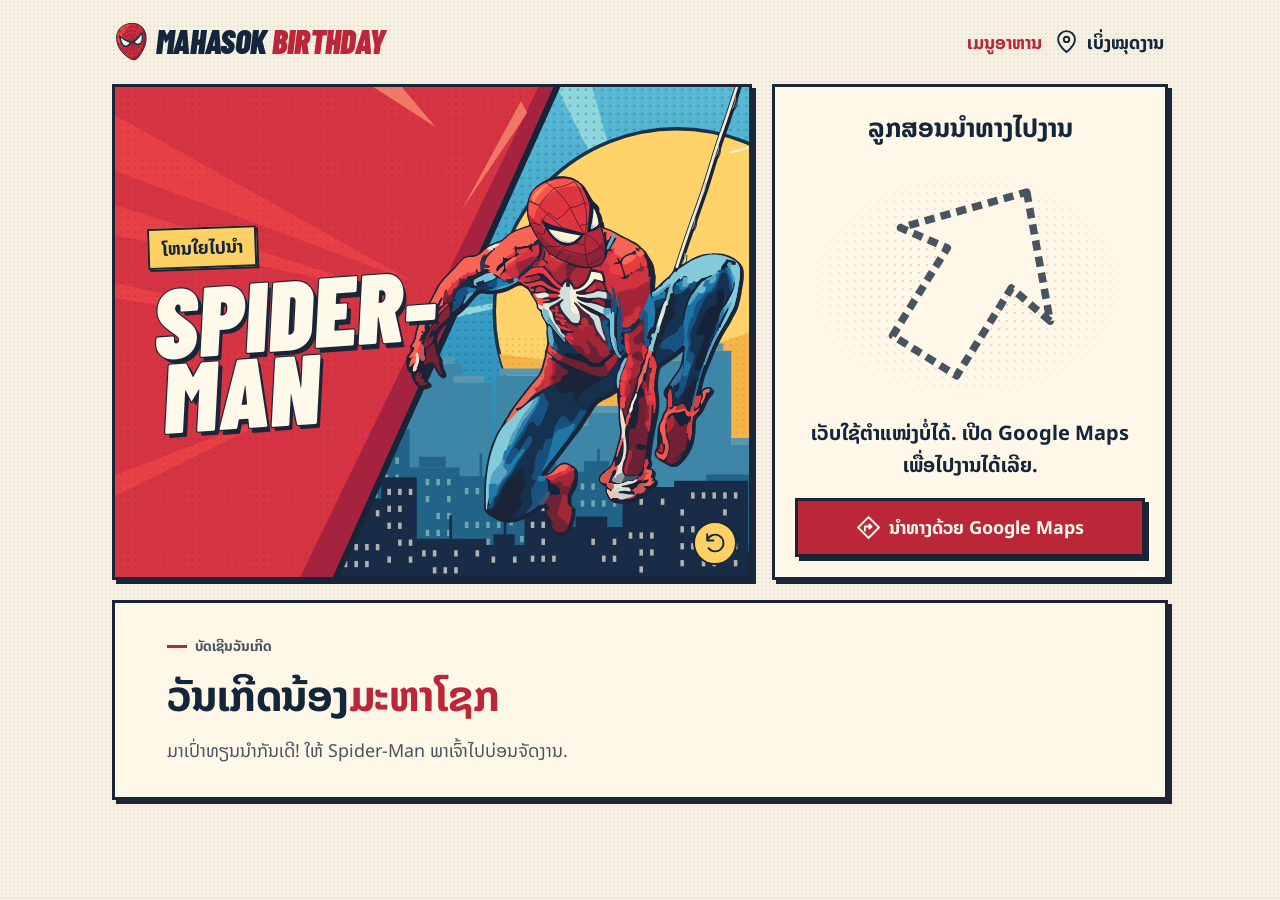
==== commit 98d5320d: "Add Lao birthday menu with individual food photographs" ====
--- a/index.html
+++ b/index.html
@@ -12,7 +12,7 @@
   <link rel="preload" href="assets/cover.ttf" as="font" type="font/ttf" crossorigin>
   <link rel="stylesheet" href="assets/phi.css">
   <link rel="stylesheet" href="assets/tokens.css">
-  <link rel="stylesheet" href="style.css?v=live-arrow">
+  <link rel="stylesheet" href="style.css?v=food-menu">
 </head>
 <body>
   <svg aria-hidden="true" class="symbols" xmlns="http://www.w3.org/2000/svg">
@@ -23,14 +23,17 @@
   <div class="shell">
     <header class="masthead">
       <div class="brand"><img src="assets/mask.svg" alt="" width="34" height="39"><span lang="en">MAHASOK <b>BIRTHDAY</b></span></div>
-      <a class="map-link" href="https://maps.app.goo.gl/yUSR7DZM5DNzTeFH8"><svg aria-hidden="true"><use href="#pin"/></svg>ເບິ່ງໝຸດງານ</a>
+      <nav class="guest-links" aria-label="ເມນູຫຼັກ">
+        <a class="map-link food-link" href="menu.html">ເມນູອາຫານ</a>
+        <a class="map-link" href="https://maps.app.goo.gl/yUSR7DZM5DNzTeFH8"><svg aria-hidden="true"><use href="#pin"/></svg>ເບິ່ງໝຸດງານ</a>
+      </nav>
     </header>
     <main>
       <div class="lead">
         <section class="guidance" aria-labelledby="guide-title">
           <h2 id="guide-title">ລູກສອນນຳທາງໄປງານ</h2>
-          <div id="arrow-stage" class="arrow-stage" data-state="waiting" aria-hidden="true">
-            <svg viewBox="-100 -100 200 200" focusable="false">
+          <div id="arrow-stage" class="arrow-stage" data-state="waiting">
+            <svg viewBox="-100 -100 200 200" focusable="false" aria-hidden="true">
               <g id="route-arrow" transform="rotate(32)">
                 <path class="arrow-shape" d="M0-85 70-8 30-14 30 68-30 68-30-14-70-8Z"/>
                 <path class="arrow-facet" d="M0-79 64-12 26-18 26 64 4 64 4-27Z"/>
@@ -38,6 +41,13 @@
               </g>
               <path class="arrival-mark" d="m-61 3 39 39 82-85"/>
             </svg>
+            <button id="enable-heading" type="button" hidden>
+              <svg viewBox="0 0 24 24" aria-hidden="true"><rect x="8" y="4" width="8" height="16" rx="2" transform="rotate(15 12 12)"/><path d="M2 12a10 10 0 0 1 4-8M2 6v6h4m16 0a10 10 0 0 1-4 8m4-2v-6h-4"/></svg>
+              <span>
+                <strong>ແຕະເພື່ອໃຫ້ລູກສອນໝຸນ</strong>
+                <small>ແລ້ວເລືອກ ອະນຸຍາດ (<span lang="en">Allow</span>)</small>
+              </span>
+            </button>
           </div>
           <div class="guide-reading" role="status" aria-atomic="true">
             <p id="location-status">ເປີດ Google Maps ເພື່ອໄປງານ.</p>
@@ -46,7 +56,7 @@
               <p id="bearing"></p>
             </div>
           </div>
-          <p id="route-mode" hidden></p>
+          <p id="route-mode" role="status" hidden></p>
           <a id="directions" class="primary" href="https://www.google.com/maps/dir/?api=1&amp;destination=17.9152293%2C102.637614&amp;dir_action=navigate"><svg aria-hidden="true"><use href="#direction"/></svg>ນຳທາງດ້ວຍ Google Maps</a>
         </section>
         <div class="cover" role="group" aria-label="Spider-Man ໂຫນໃຍຂ້າມເມືອງມາຮັບແຂກ">
@@ -67,6 +77,6 @@
       </section>
     </main>
   </div>
-  <script src="app.js?v=live-arrow" defer></script>
+  <script src="app.js?v=motion-button" defer></script>
 </body>
 </html>
--- a/style.css
+++ b/style.css
@@ -18,6 +18,9 @@
 .brand b{font-weight:inherit;color:var(--title-accent)}
 .map-link{min-height:var(--touch-min);display:inline-flex;align-items:center;justify-content:center;gap:var(--space-2);font-weight:700}
 .map-link:hover{text-decoration:underline;text-underline-offset:.23em}
+.masthead{flex-wrap:wrap;column-gap:var(--space-2);row-gap:0}
+.guest-links{display:flex;align-items:center;gap:var(--space-3);margin-inline-start:auto}
+.food-link{color:var(--title-accent)}
 .cover{position:relative;isolation:isolate;container-type:inline-size;overflow:hidden;aspect-ratio:var(--cover-ratio);border:var(--keyline) solid var(--comic-stroke);background:var(--sky-fill) url(assets/city.svg) center/cover no-repeat;box-shadow:var(--space-1) var(--space-1) 0 var(--comic-stroke)}
 .lettering{position:absolute;top:48%;left:6%;transform:translateY(-50%) rotate(-4deg);z-index:1}
 .kicker{display:table;margin:0 0 var(--space-3);padding:var(--space-1) var(--space-3);color:var(--tag-ink);background:var(--tag-paper);border:var(--offset-press) solid var(--comic-stroke);box-shadow:var(--offset-press) var(--offset-press) 0 var(--comic-stroke);font-weight:700;font-size:var(--size-copy);transform:rotate(2deg)}
@@ -45,7 +48,7 @@
 .guidance h2{margin:0;font-size:var(--text-xl);line-height:var(--leading-body)}
 .arrow-stage{width:100%;display:grid;place-items:center;position:relative;isolation:isolate}
 .arrow-stage::before{content:"";position:absolute;inset:0;z-index:-1;background-image:radial-gradient(var(--body-muted) 12%,transparent 15%);background-size:var(--space-2) var(--space-2);mask-image:radial-gradient(ellipse closest-side,var(--body-ink),transparent);opacity:.35}
-.arrow-stage svg{display:block;width:min(100%,calc(var(--space-7)*3));height:auto}
+.arrow-stage > svg{display:block;width:min(100%,calc(var(--space-7)*3));height:auto}
 .arrow-shape{fill:var(--panel-paper);stroke:var(--body-muted);stroke-width:6;stroke-linejoin:round;stroke-dasharray:8 5}
 .arrow-facet,.arrow-shine,.arrival-mark{display:none}
 [data-state="active"] .arrow-shape{fill:var(--action-fill);stroke:var(--body-ink);stroke-dasharray:none;paint-order:stroke fill}
@@ -57,8 +60,19 @@
 .guide-reading p,#route-mode{margin:0;overflow-wrap:anywhere}
 #location-status,#distance{font-size:var(--text-lg);font-weight:700}
 #bearing,#route-mode{font-size:var(--text-sm);color:var(--body-muted)}
+#enable-heading{
+  display:flex;align-items:center;justify-content:center;gap:var(--space-3);
+  width:100%;min-height:var(--space-7);padding:var(--space-2) var(--space-3);
+  background:var(--tag-paper);color:var(--tag-ink);border:var(--keyline) solid var(--comic-stroke);
+  box-shadow:var(--space-1) var(--space-1) 0 var(--comic-stroke);text-align:start;
+}
+#enable-heading strong,#enable-heading small{display:block}
+#enable-heading strong{font-size:var(--text-lg)}
+#enable-heading small{font-size:var(--text-sm)}
+#enable-heading:active{transform:translate(var(--offset-press),var(--offset-press));box-shadow:none}
+.arrow-stage:has(#enable-heading:not([hidden])) > svg{cursor:pointer}
 .guidance .primary{width:100%;margin-block-start:var(--space-2)}
-@media(max-width:58rem){.lead{grid-template-columns:1fr;grid-template-areas:"guide" "cover"}.lead .cover{aspect-ratio:var(--cover-ratio)}.arrow-stage svg{width:min(100%,calc(var(--space-7)*2 + var(--space-6)))}.lead .hero{right:2%}}
+@media(max-width:58rem){.lead{grid-template-columns:1fr;grid-template-areas:"guide" "cover"}.lead .cover{aspect-ratio:var(--cover-ratio)}.arrow-stage > svg{width:min(100%,calc(var(--space-7)*2 + var(--space-6)))}.lead .hero{right:2%}}
 @media(max-width:47rem){.shell{padding-inline:var(--space-4)}.masthead{min-height:calc(var(--space-6) + var(--space-3))}.lead .cover{aspect-ratio:var(--cover-ratio-mobile)}.lead .hero{right:-1%;height:94%}.invitation{padding:var(--space-4)}.lettering{left:5%}.kicker{margin-bottom:var(--space-2)}.replay{bottom:var(--space-2);right:var(--space-2)}}
 @media(max-width:25rem){.shell{padding-inline:var(--space-3)}.brand img{width:calc(var(--space-5) - var(--space-1))}.cover-title{font-size:min(var(--size-poster),16cqw)}.map-link{font-size:var(--text-sm)}.lettering{left:4%}.invitation{padding:var(--space-4) var(--space-3)}.replay{bottom:var(--space-1);right:var(--space-1)}}
 @media(prefers-reduced-motion:reduce){.hero.swing{animation:none}.replay{display:none}.replay:hover{transform:none}}
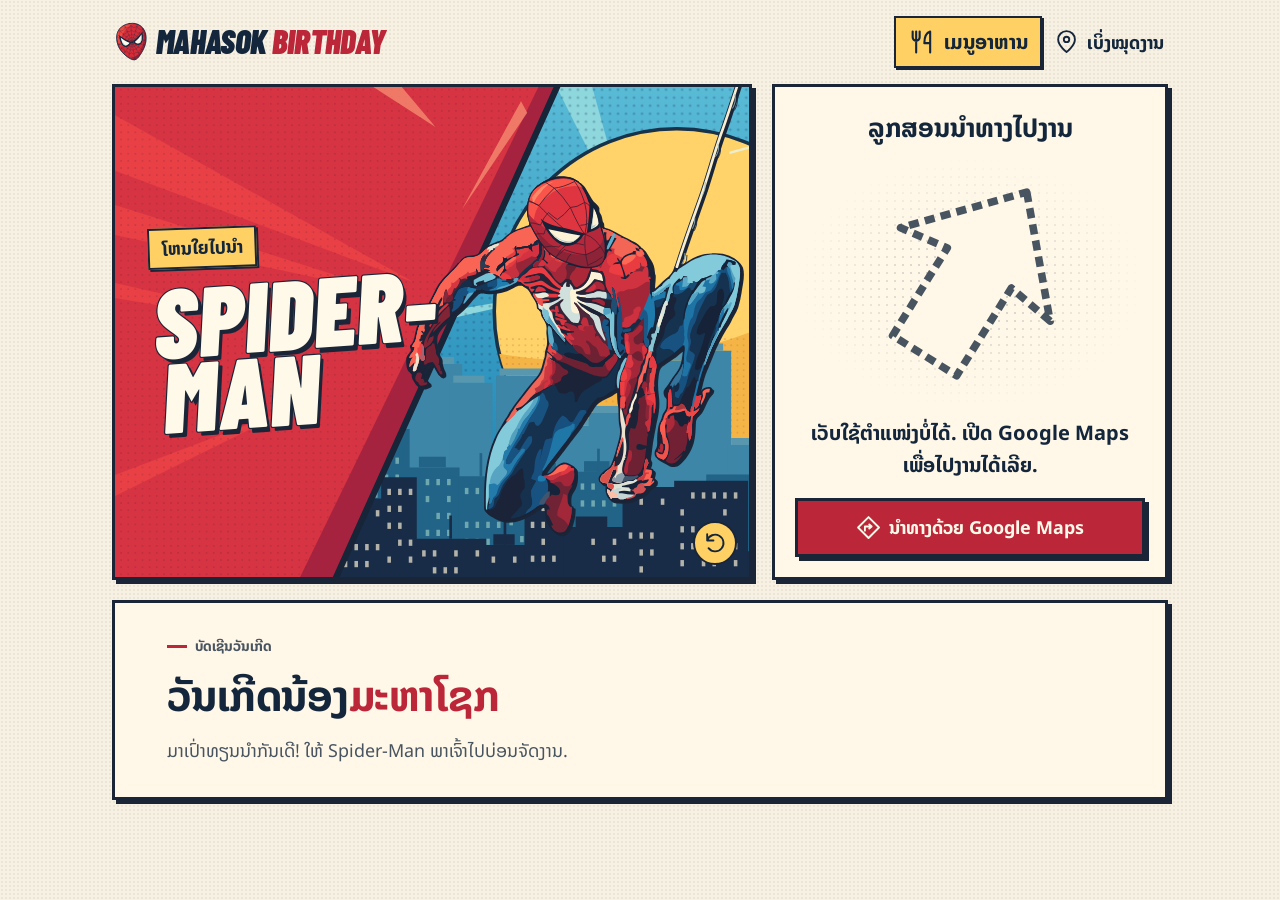
==== commit 94f57b6b: "Make the food menu link larger and recognizable" ====
--- a/index.html
+++ b/index.html
@@ -12,7 +12,7 @@
   <link rel="preload" href="assets/cover.ttf" as="font" type="font/ttf" crossorigin>
   <link rel="stylesheet" href="assets/phi.css">
   <link rel="stylesheet" href="assets/tokens.css">
-  <link rel="stylesheet" href="style.css?v=food-menu">
+  <link rel="stylesheet" href="style.css?v=food-button">
 </head>
 <body>
   <svg aria-hidden="true" class="symbols" xmlns="http://www.w3.org/2000/svg">
@@ -24,7 +24,10 @@
     <header class="masthead">
       <div class="brand"><img src="assets/mask.svg" alt="" width="34" height="39"><span lang="en">MAHASOK <b>BIRTHDAY</b></span></div>
       <nav class="guest-links" aria-label="ເມນູຫຼັກ">
-        <a class="map-link food-link" href="menu.html">ເມນູອາຫານ</a>
+        <a class="map-link food-link" href="menu.html">
+          <svg viewBox="0 0 24 24" aria-hidden="true" focusable="false"><path d="M4 3v5a3 3 0 0 0 6 0V3M7 3v18m12 0V3c-3 1-5 5-5 10h5"/></svg>
+          ເມນູອາຫານ
+        </a>
         <a class="map-link" href="https://maps.app.goo.gl/yUSR7DZM5DNzTeFH8"><svg aria-hidden="true"><use href="#pin"/></svg>ເບິ່ງໝຸດງານ</a>
       </nav>
     </header>
--- a/style.css
+++ b/style.css
@@ -20,7 +20,16 @@
 .map-link:hover{text-decoration:underline;text-underline-offset:.23em}
 .masthead{flex-wrap:wrap;column-gap:var(--space-2);row-gap:0}
 .guest-links{display:flex;align-items:center;gap:var(--space-3);margin-inline-start:auto}
-.food-link{color:var(--title-accent)}
+.guest-links .food-link{
+  min-height:var(--space-6);padding:var(--space-1) var(--space-3);font-size:var(--text-lg);
+  color:var(--tag-ink);background:var(--tag-paper);border:var(--offset-press) solid var(--comic-stroke);
+  box-shadow:var(--offset-press) var(--offset-press) 0 var(--comic-stroke);
+}
+.food-link:active{transform:translate(var(--offset-press),var(--offset-press));box-shadow:none}
+@media(max-width:30rem){
+  .masthead{padding-block:var(--space-2);row-gap:var(--space-2)}
+  .guest-links{width:100%;flex-wrap:wrap;justify-content:space-between}
+}
 .cover{position:relative;isolation:isolate;container-type:inline-size;overflow:hidden;aspect-ratio:var(--cover-ratio);border:var(--keyline) solid var(--comic-stroke);background:var(--sky-fill) url(assets/city.svg) center/cover no-repeat;box-shadow:var(--space-1) var(--space-1) 0 var(--comic-stroke)}
 .lettering{position:absolute;top:48%;left:6%;transform:translateY(-50%) rotate(-4deg);z-index:1}
 .kicker{display:table;margin:0 0 var(--space-3);padding:var(--space-1) var(--space-3);color:var(--tag-ink);background:var(--tag-paper);border:var(--offset-press) solid var(--comic-stroke);box-shadow:var(--offset-press) var(--offset-press) 0 var(--comic-stroke);font-weight:700;font-size:var(--size-copy);transform:rotate(2deg)}
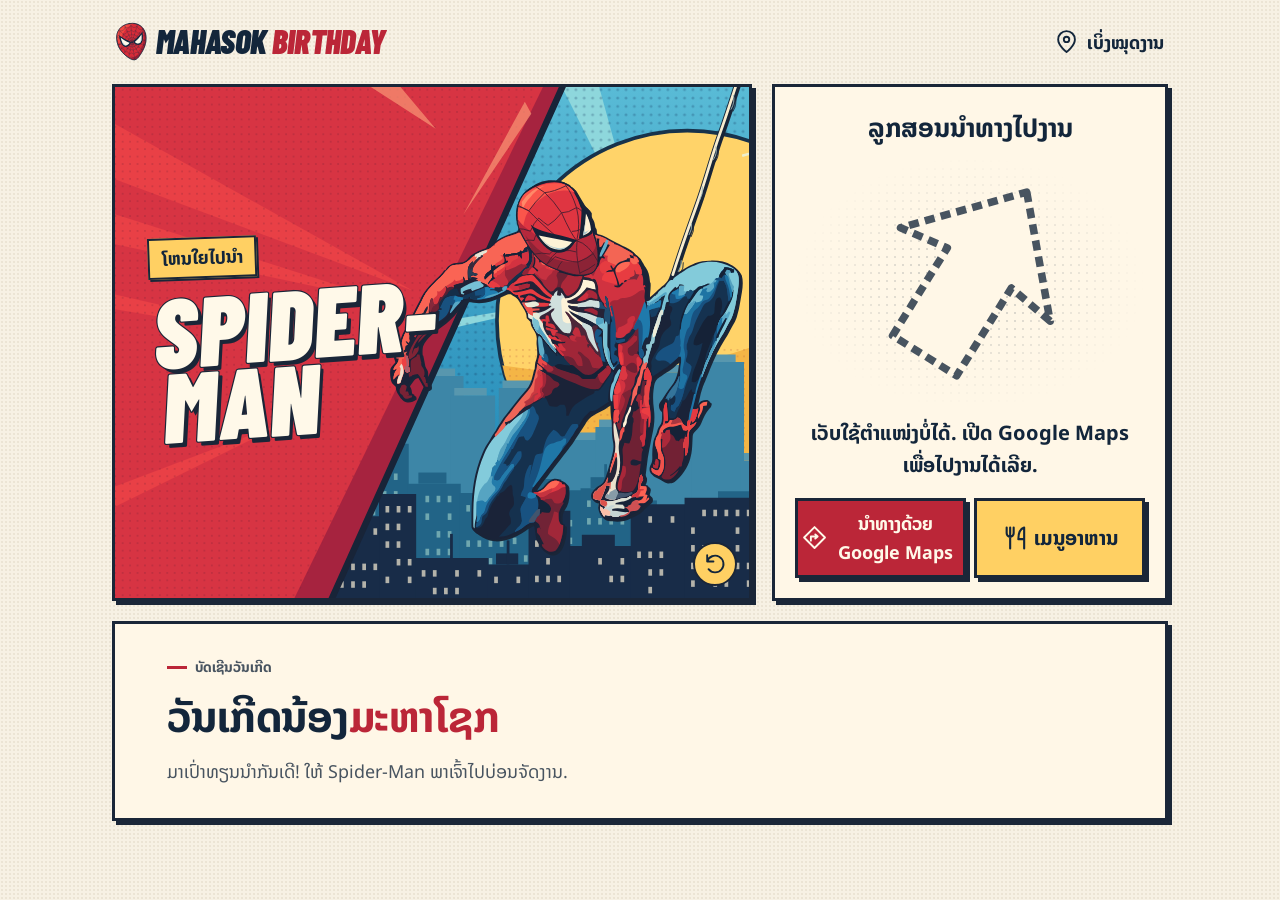
==== commit 1063586d: "Place the food menu beside the Google Maps directions button" ====
--- a/index.html
+++ b/index.html
@@ -12,7 +12,7 @@
   <link rel="preload" href="assets/cover.ttf" as="font" type="font/ttf" crossorigin>
   <link rel="stylesheet" href="assets/phi.css">
   <link rel="stylesheet" href="assets/tokens.css">
-  <link rel="stylesheet" href="style.css?v=food-button">
+  <link rel="stylesheet" href="style.css?v=guide-actions">
 </head>
 <body>
   <svg aria-hidden="true" class="symbols" xmlns="http://www.w3.org/2000/svg">
@@ -23,13 +23,7 @@
   <div class="shell">
     <header class="masthead">
       <div class="brand"><img src="assets/mask.svg" alt="" width="34" height="39"><span lang="en">MAHASOK <b>BIRTHDAY</b></span></div>
-      <nav class="guest-links" aria-label="ເມນູຫຼັກ">
-        <a class="map-link food-link" href="menu.html">
-          <svg viewBox="0 0 24 24" aria-hidden="true" focusable="false"><path d="M4 3v5a3 3 0 0 0 6 0V3M7 3v18m12 0V3c-3 1-5 5-5 10h5"/></svg>
-          ເມນູອາຫານ
-        </a>
-        <a class="map-link" href="https://maps.app.goo.gl/yUSR7DZM5DNzTeFH8"><svg aria-hidden="true"><use href="#pin"/></svg>ເບິ່ງໝຸດງານ</a>
-      </nav>
+      <a class="map-link" href="https://maps.app.goo.gl/yUSR7DZM5DNzTeFH8"><svg aria-hidden="true"><use href="#pin"/></svg>ເບິ່ງໝຸດງານ</a>
     </header>
     <main>
       <div class="lead">
@@ -60,7 +54,16 @@
             </div>
           </div>
           <p id="route-mode" role="status" hidden></p>
-          <a id="directions" class="primary" href="https://www.google.com/maps/dir/?api=1&amp;destination=17.9152293%2C102.637614&amp;dir_action=navigate"><svg aria-hidden="true"><use href="#direction"/></svg>ນຳທາງດ້ວຍ Google Maps</a>
+          <nav class="guide-actions" aria-label="ຂໍ້ມູນງານວັນເກີດ">
+            <a id="directions" class="primary" href="https://www.google.com/maps/dir/?api=1&amp;destination=17.9152293%2C102.637614&amp;dir_action=navigate">
+              <svg aria-hidden="true"><use href="#direction"/></svg>
+              <span>ນຳທາງດ້ວຍ <span lang="en">Google Maps</span></span>
+            </a>
+            <a class="primary food-link" href="menu.html">
+              <svg viewBox="0 0 24 24" aria-hidden="true" focusable="false"><path d="M4 3v5a3 3 0 0 0 6 0V3M7 3v18m12 0V3c-3 1-5 5-5 10h5"/></svg>
+              <span>ເມນູອາຫານ</span>
+            </a>
+          </nav>
         </section>
         <div class="cover" role="group" aria-label="Spider-Man ໂຫນໃຍຂ້າມເມືອງມາຮັບແຂກ">
           <div class="lettering">
--- a/style.css
+++ b/style.css
@@ -19,17 +19,6 @@
 .map-link{min-height:var(--touch-min);display:inline-flex;align-items:center;justify-content:center;gap:var(--space-2);font-weight:700}
 .map-link:hover{text-decoration:underline;text-underline-offset:.23em}
 .masthead{flex-wrap:wrap;column-gap:var(--space-2);row-gap:0}
-.guest-links{display:flex;align-items:center;gap:var(--space-3);margin-inline-start:auto}
-.guest-links .food-link{
-  min-height:var(--space-6);padding:var(--space-1) var(--space-3);font-size:var(--text-lg);
-  color:var(--tag-ink);background:var(--tag-paper);border:var(--offset-press) solid var(--comic-stroke);
-  box-shadow:var(--offset-press) var(--offset-press) 0 var(--comic-stroke);
-}
-.food-link:active{transform:translate(var(--offset-press),var(--offset-press));box-shadow:none}
-@media(max-width:30rem){
-  .masthead{padding-block:var(--space-2);row-gap:var(--space-2)}
-  .guest-links{width:100%;flex-wrap:wrap;justify-content:space-between}
-}
 .cover{position:relative;isolation:isolate;container-type:inline-size;overflow:hidden;aspect-ratio:var(--cover-ratio);border:var(--keyline) solid var(--comic-stroke);background:var(--sky-fill) url(assets/city.svg) center/cover no-repeat;box-shadow:var(--space-1) var(--space-1) 0 var(--comic-stroke)}
 .lettering{position:absolute;top:48%;left:6%;transform:translateY(-50%) rotate(-4deg);z-index:1}
 .kicker{display:table;margin:0 0 var(--space-3);padding:var(--space-1) var(--space-3);color:var(--tag-ink);background:var(--tag-paper);border:var(--offset-press) solid var(--comic-stroke);box-shadow:var(--offset-press) var(--offset-press) 0 var(--comic-stroke);font-weight:700;font-size:var(--size-copy);transform:rotate(2deg)}
@@ -80,7 +69,11 @@
 #enable-heading small{font-size:var(--text-sm)}
 #enable-heading:active{transform:translate(var(--offset-press),var(--offset-press));box-shadow:none}
 .arrow-stage:has(#enable-heading:not([hidden])) > svg{cursor:pointer}
-.guidance .primary{width:100%;margin-block-start:var(--space-2)}
+.guide-actions{display:grid;grid-template-columns:repeat(2,minmax(0,1fr));gap:var(--space-2);width:100%;margin-block-start:var(--space-2)}
+.guide-actions .primary{min-width:0;gap:var(--space-1);padding:var(--space-2) var(--space-1);overflow-wrap:anywhere}
+.guide-actions .food-link{background:var(--tag-paper);color:var(--tag-ink);font-size:var(--text-lg)}
+.food-link:hover{text-decoration:underline}
+@media(max-width:22rem){.guide-actions .primary{flex-direction:column}}
 @media(max-width:58rem){.lead{grid-template-columns:1fr;grid-template-areas:"guide" "cover"}.lead .cover{aspect-ratio:var(--cover-ratio)}.arrow-stage > svg{width:min(100%,calc(var(--space-7)*2 + var(--space-6)))}.lead .hero{right:2%}}
 @media(max-width:47rem){.shell{padding-inline:var(--space-4)}.masthead{min-height:calc(var(--space-6) + var(--space-3))}.lead .cover{aspect-ratio:var(--cover-ratio-mobile)}.lead .hero{right:-1%;height:94%}.invitation{padding:var(--space-4)}.lettering{left:5%}.kicker{margin-bottom:var(--space-2)}.replay{bottom:var(--space-2);right:var(--space-2)}}
 @media(max-width:25rem){.shell{padding-inline:var(--space-3)}.brand img{width:calc(var(--space-5) - var(--space-1))}.cover-title{font-size:min(var(--size-poster),16cqw)}.map-link{font-size:var(--text-sm)}.lettering{left:4%}.invitation{padding:var(--space-4) var(--space-3)}.replay{bottom:var(--space-1);right:var(--space-1)}}
